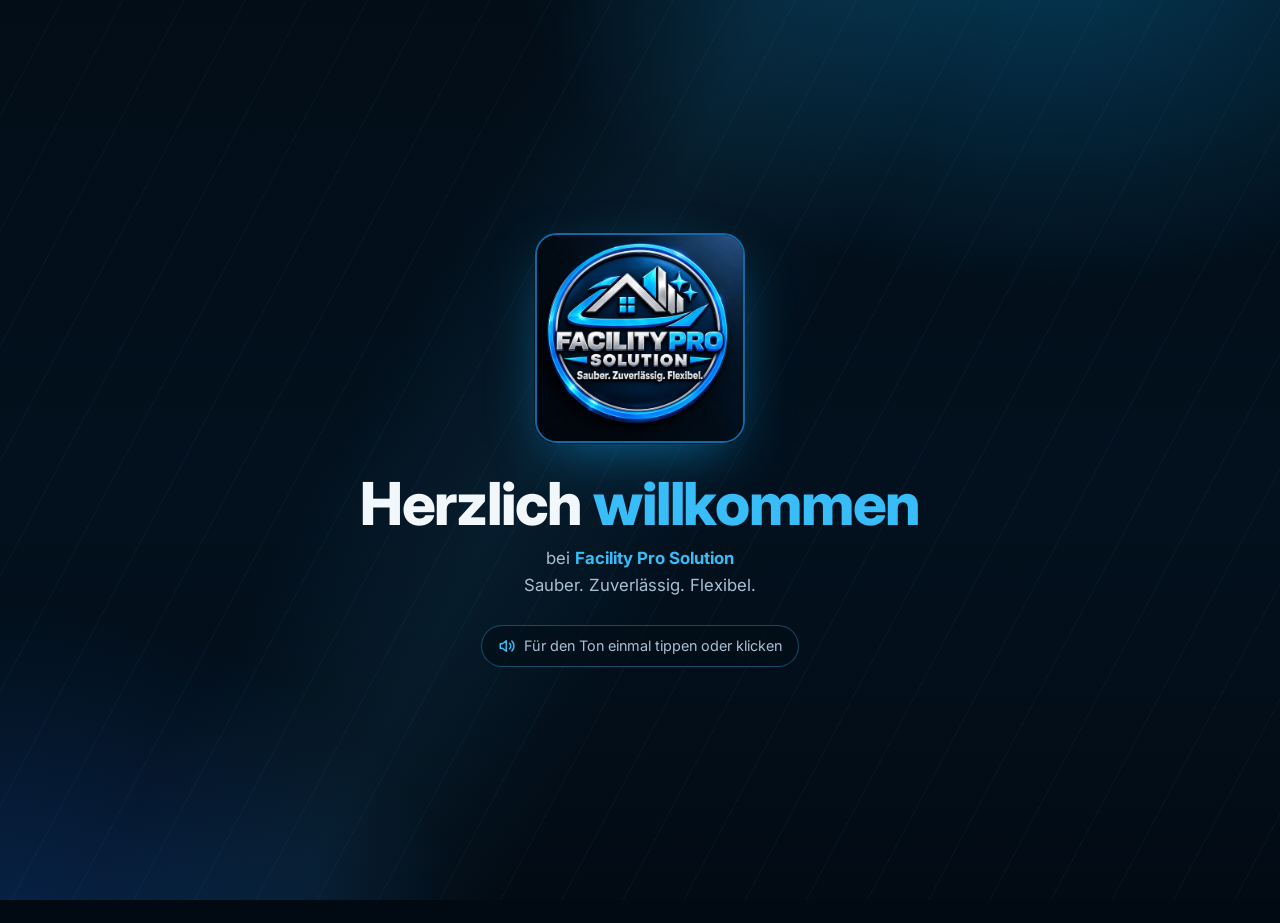
==== faq.html @ 831408f0 "Add files via upload" ====
<!DOCTYPE html>
<html lang="de">
<head>
<meta charset="utf-8">
<script>
  // Kam der Besucher per Seitenwechsel-Wisch? Dann Seite zunächst zugedeckt lassen.
  (function () {
    var wisch = false;
    try { wisch = sessionStorage.getItem("pt") === "1"; sessionStorage.removeItem("pt"); } catch (e) {}
    try { if (window.name === "pt") { wisch = true; window.name = ""; } } catch (e) {}
    if (wisch) document.documentElement.classList.add("pt-cover");
  })();
</script>
<script>
  // Erster Besuch in dieser Sitzung? Dann Willkommens-Bildschirm zeigen (nicht nach einem Seitenwechsel-Wisch).
  try {
    if (!sessionStorage.getItem("wl")) {
      sessionStorage.setItem("wl", "1");
      // Kein Willkommens-Bildschirm für Besucher direkt aus der Suche und für Suchmaschinen-Roboter (Google mag keine Vorschaltseiten)
      var host = (document.referrer || "").replace(/^https?:\/\//, "").split("/")[0];
      var ausSuche = /(^|\.)(google|bing|duckduckgo|ecosia|yahoo|startpage|qwant)\./i.test(host);
      var roboter = /bot|crawl|spider|lighthouse|pagespeed/i.test(navigator.userAgent);
      if (!ausSuche && !roboter && !document.documentElement.classList.contains("pt-cover")) document.documentElement.classList.add("wl-show");
    }
  } catch (e) {}
</script>
<meta name="viewport" content="width=device-width, initial-scale=1, viewport-fit=cover">
<title>Häufige Fragen (FAQ) | Facility Pro Solution Bremerhaven</title>
<meta name="description" content="Antworten auf häufige Fragen zu Gebäudereinigung, Bodenverlegung sowie Hausmeister- und Montagearbeiten von Facility Pro Solution in Bremerhaven.">
<meta name="color-scheme" content="dark">
<meta name="theme-color" content="#020d17">
<meta name="robots" content="index, follow, max-image-preview:large">
<meta property="og:type" content="website">
<meta property="og:locale" content="de_DE">
<meta property="og:site_name" content="Facility Pro Solution">
<meta property="og:title" content="Häufige Fragen (FAQ) | Facility Pro Solution Bremerhaven">
<meta property="og:description" content="Antworten auf häufige Fragen zu Gebäudereinigung, Bodenverlegung sowie Hausmeister- und Montagearbeiten von Facility Pro Solution in Bremerhaven.">
<link rel="canonical" href="https://taskiransal.github.io/Facility-Pro-Solution/faq.html">
<meta property="og:url" content="https://taskiransal.github.io/Facility-Pro-Solution/faq.html">
<meta property="og:image" content="https://taskiransal.github.io/Facility-Pro-Solution/logo.jpg">
<meta property="og:image:alt" content="Logo Facility Pro Solution – Sauber. Zuverlässig. Flexibel.">
<meta name="twitter:card" content="summary">
<link rel="icon" href="favicon.ico" sizes="48x48">
<link rel="icon" type="image/png" sizes="192x192" href="favicon-192.png">
<link rel="apple-touch-icon" href="apple-touch-icon.png">
<link rel="preconnect" href="https://fonts.googleapis.com">
<link rel="preconnect" href="https://fonts.gstatic.com" crossorigin>
<link rel="stylesheet" href="https://fonts.googleapis.com/css2?family=Inter:wght@400;500;600;700;800&display=swap">
<link rel="stylesheet" href="style.css">
<script type="application/ld+json">
{
  "@context": "https://schema.org",
  "@type": "FAQPage",
  "mainEntity": [
    {
      "@type": "Question",
      "name": "Welche Leistungen bietet Facility Pro Solution an?",
      "acceptedAnswer": { "@type": "Answer", "text": "Wir bieten Gebäudereinigung (u. a. Wohnungen, Büros, Treppenhäuser, Arztpraxen), Bodenverlegung (Laminat, Vinyl, Teppichboden, PVC) sowie Hausmeister- und Montagearbeiten (z. B. Küchen- und Schrankmontage, kleinere Instandhaltungsarbeiten) an." }
    },
    {
      "@type": "Question",
      "name": "In welchem Gebiet sind Sie tätig?",
      "acceptedAnswer": { "@type": "Answer", "text": "Wir sind in Bremerhaven und der näheren Umgebung im Einsatz. Bei Fragen zu Ihrem konkreten Standort sprechen Sie uns einfach an." }
    },
    {
      "@type": "Question",
      "name": "Arbeiten Sie auch für Privatkunden oder nur gewerblich?",
      "acceptedAnswer": { "@type": "Answer", "text": "Beides: Wir übernehmen Aufträge für Privathaushalte ebenso wie für Büros, Praxen, Kanzleien und andere gewerbliche Kunden." }
    },
    {
      "@type": "Question",
      "name": "Wie erhalte ich ein Angebot?",
      "acceptedAnswer": { "@type": "Answer", "text": "Am einfachsten über das Kontaktformular, per WhatsApp, E-Mail oder telefonisch. Schildern Sie uns kurz Objekt, Ort und gewünschten Termin – wir melden uns schnellstmöglich mit einem Angebot." }
    },
    {
      "@type": "Question",
      "name": "Was kostet eine Gebäudereinigung oder Bodenverlegung?",
      "acceptedAnswer": { "@type": "Answer", "text": "Das hängt stark von Fläche, Zustand und gewünschtem Leistungsumfang ab. Nach einer kurzen Beschreibung oder Besichtigung erhalten Sie ein individuelles, unverbindliches Angebot." }
    },
    {
      "@type": "Question",
      "name": "Wie schnell können Sie einen Termin anbieten?",
      "acceptedAnswer": { "@type": "Answer", "text": "In der Regel sehr kurzfristig, da wir als neu gegründetes Unternehmen flexibel planen können. Den genauen Termin stimmen wir individuell mit Ihnen ab." }
    },
    {
      "@type": "Question",
      "name": "Bringen Sie Ihre eigene Ausrüstung und Reinigungsmittel mit?",
      "acceptedAnswer": { "@type": "Answer", "text": "Ja, wir bringen unser eigenes Equipment und geeignete Reinigungsmittel mit. Besondere Wünsche oder Vorgaben (z. B. bestimmte Produkte) besprechen wir gerne vorab." }
    },
    {
      "@type": "Question",
      "name": "Bieten Sie auch regelmäßige, wiederkehrende Reinigung an?",
      "acceptedAnswer": { "@type": "Answer", "text": "Ja, neben Einzelaufträgen übernehmen wir auch regelmäßige Reinigungen, zum Beispiel für Treppenhäuser, Büros oder Gemeinschaftsflächen, nach einem gemeinsam festgelegten Rhythmus." }
    },
    {
      "@type": "Question",
      "name": "Wie kann ich Sie am schnellsten erreichen?",
      "acceptedAnswer": { "@type": "Answer", "text": "Am schnellsten telefonisch oder per WhatsApp unter 0174 / 6395289. Alternativ erreichen Sie uns per E-Mail an facility.pro.solution@gmx.de oder über das Kontaktformular." }
    }
  ]
}
</script>
</head>
<body>

<div class="wl" role="dialog" aria-modal="true" aria-label="Willkommen">
  <div class="wl-box">
    <img class="wl-logo" src="logo-512.jpg" alt="" width="210" height="210">
    <div class="wl-title">Herzlich <span>willkommen</span></div>
    <p>bei <b>Facility Pro Solution</b><br>Sauber. Zuverlässig. Flexibel.</p>
    <p class="wl-hint"><svg viewBox="0 0 24 24" aria-hidden="true"><path d="M11 5 6 9H3v6h3l5 4z"/><path d="M15.5 8.5a5 5 0 0 1 0 7M18.5 5.5a9 9 0 0 1 0 13"/></svg>Für den Ton einmal tippen oder klicken</p>
  </div>
  <i class="wl-bar"></i>
</div>

<div class="pt" aria-hidden="true">
  <div class="pt-panel"><i class="pt-edge pt-edge-r"></i><i class="pt-edge pt-edge-l"></i></div>
  <div class="pt-mark"><span class="pt-ring"></span><img class="pt-logo" src="logo-512.jpg" alt=""></div>
</div>

<header class="site-header">
  <div class="wrap">
    <a class="brand" href="index.html" aria-label="Facility Pro Solution – Startseite">
      <img src="logo-512.jpg" alt="">
      <span>FACILITY <b>PRO SOLUTION</b></span>
    </a>
    <nav class="site-nav" aria-label="Hauptnavigation">
      <ul>
        <li><a href="leistungen.html">Leistungen</a></li>
        <li><a href="ueber-uns.html">Über uns</a></li>
        <li><a href="kontakt.html">Kontakt</a></li>
        <li><a href="faq.html" aria-current="page">FAQ</a></li>
        <li><a href="impressum.html">Impressum</a></li>
      </ul>
    </nav>
  </div>
</header>

<main>
  <div class="page">
    <div class="wrap">
      <h1>Häufige Fragen</h1>
      <p class="sub">Antworten auf die wichtigsten Fragen rund um unsere Leistungen. Ist Ihre Frage nicht dabei? <a href="kontakt.html">Schreiben Sie uns einfach.</a></p>

      <div class="faq-list">
        <details class="faq-item" open>
          <summary>Welche Leistungen bietet Facility Pro Solution an?<span class="faq-icon">+</span></summary>
          <p class="faq-a">Wir bieten Gebäudereinigung (u.&nbsp;a. Wohnungen, Büros, Treppenhäuser, Arztpraxen), Bodenverlegung (Laminat, Vinyl, Teppichboden, PVC) sowie Hausmeister- und Montagearbeiten wie Küchen- und Schrankmontage oder kleinere Instandhaltungsarbeiten an. Einen Überblick finden Sie auf der Seite <a href="leistungen.html">Leistungen</a>.</p>
        </details>

        <details class="faq-item">
          <summary>In welchem Gebiet sind Sie tätig?<span class="faq-icon">+</span></summary>
          <p class="faq-a">Wir sind in Bremerhaven und der näheren Umgebung im Einsatz. Bei Fragen zu Ihrem konkreten Standort sprechen Sie uns einfach an.</p>
        </details>

        <details class="faq-item">
          <summary>Arbeiten Sie auch für Privatkunden oder nur gewerblich?<span class="faq-icon">+</span></summary>
          <p class="faq-a">Beides: Wir übernehmen Aufträge für Privathaushalte ebenso wie für Büros, Praxen, Kanzleien und andere gewerbliche Kunden.</p>
        </details>

        <details class="faq-item">
          <summary>Wie erhalte ich ein Angebot?<span class="faq-icon">+</span></summary>
          <p class="faq-a">Am einfachsten über unser <a href="kontakt.html">Kontaktformular</a>, per WhatsApp, E-Mail oder telefonisch. Schildern Sie uns kurz Objekt, Ort und gewünschten Termin – wir melden uns schnellstmöglich mit einem Angebot.</p>
        </details>

        <details class="faq-item">
          <summary>Was kostet eine Gebäudereinigung oder Bodenverlegung?<span class="faq-icon">+</span></summary>
          <p class="faq-a">Das hängt stark von Fläche, Zustand und gewünschtem Leistungsumfang ab. Nach einer kurzen Beschreibung oder Besichtigung erhalten Sie ein individuelles, unverbindliches Angebot.</p>
        </details>

        <details class="faq-item">
          <summary>Wie schnell können Sie einen Termin anbieten?<span class="faq-icon">+</span></summary>
          <p class="faq-a">In der Regel sehr kurzfristig, da wir als neu gegründetes Unternehmen flexibel planen können. Den genauen Termin stimmen wir individuell mit Ihnen ab.</p>
        </details>

        <details class="faq-item">
          <summary>Bringen Sie Ihre eigene Ausrüstung und Reinigungsmittel mit?<span class="faq-icon">+</span></summary>
          <p class="faq-a">Ja, wir bringen unser eigenes Equipment und geeignete Reinigungsmittel mit. Besondere Wünsche oder Vorgaben, zum Beispiel bestimmte Produkte, besprechen wir gerne vorab.</p>
        </details>

        <details class="faq-item">
          <summary>Bieten Sie auch regelmäßige, wiederkehrende Reinigung an?<span class="faq-icon">+</span></summary>
          <p class="faq-a">Ja, neben Einzelaufträgen übernehmen wir auch regelmäßige Reinigungen, zum Beispiel für Treppenhäuser, Büros oder Gemeinschaftsflächen, nach einem gemeinsam festgelegten Rhythmus.</p>
        </details>

        <details class="faq-item">
          <summary>Wie kann ich Sie am schnellsten erreichen?<span class="faq-icon">+</span></summary>
          <p class="faq-a">Am schnellsten telefonisch oder per WhatsApp unter <a href="tel:+491746395289">0174 / 6395289</a>. Alternativ erreichen Sie uns per E-Mail an <a href="mailto:facility.pro.solution@gmx.de">facility.pro.solution@gmx.de</a> oder über das <a href="kontakt.html">Kontaktformular</a>.</p>
        </details>
      </div>

      <div class="page-cta"><a class="btn" href="kontakt.html">Jetzt Anfrage senden</a></div>
    </div>
  </div>
</main>

<footer class="site-footer">
  <div class="wrap">
    <span>© 2026 Facility Pro Solution · Bremerhaven</span>
    <a href="impressum.html">Impressum</a>
  </div>
</footer>

<script src="welcome.js" defer></script>
<script src="transitions.js" defer></script>
</body>
</html>
---- style.css ----
:root {
  --bg: #020d17;
  --bg-card: #08182a;
  --line: #14344f;
  --accent: #0ea5ef;
  --accent-strong: #38bdf8;
  --text: #f2f7fb;
  --muted: #a9c0d3;
  --font: "Inter", system-ui, -apple-system, "Segoe UI", Roboto, Arial, sans-serif;
  box-sizing: border-box;
  color-scheme: dark;
  padding-top: env(safe-area-inset-top, 0px);
  padding-bottom: env(safe-area-inset-bottom, 0px);
}
*, *::before, *::after { box-sizing: inherit; }
body {
  margin: 0;
  min-height: 100vh;
  display: flex;
  flex-direction: column;
  background: var(--bg);
  color: var(--text);
  font-family: var(--font);
  line-height: 1.6;
  -webkit-font-smoothing: antialiased;
}
main { flex: 1; }
img { max-width: 100%; height: auto; display: block; }
a { color: var(--accent-strong); }
a:focus-visible, button:focus-visible {
  outline: 2px solid var(--accent-strong);
  outline-offset: 3px;
  border-radius: 4px;
}
.wrap { width: calc(100% - 2.5rem); max-width: 1080px; margin-left: auto; margin-right: auto; }

/* Header */
.site-header {
  position: sticky;
  top: env(safe-area-inset-top, 0px);
  z-index: 10;
  background: rgba(2, 13, 23, .94);
  -webkit-backdrop-filter: blur(8px);
  backdrop-filter: blur(8px);
  border-bottom: 2px solid var(--accent);
}
.site-header .wrap {
  display: flex; align-items: center; justify-content: space-between;
  gap: 1rem; min-height: 68px;
}
.brand { display: flex; align-items: center; gap: .65rem; text-decoration: none; color: var(--text); }
.brand img { width: 46px; height: 46px; border-radius: 50%; object-fit: cover; }
.brand span { display: block; font-size: .78rem; font-weight: 800; letter-spacing: .02em; line-height: 1.15; }
.brand span b { display: block; color: var(--accent); font-weight: 800; }
.site-nav ul { display: flex; gap: 1.6rem; list-style: none; margin: 0; padding: 0; }
.site-nav a {
  display: inline-block; color: var(--text); text-decoration: none;
  font-size: .82rem; font-weight: 600; padding: .35rem 0;
  border-bottom: 2px solid transparent;
}
.site-nav a:hover { color: var(--accent-strong); }
.site-nav a[aria-current="page"] { color: var(--accent-strong); border-bottom-color: var(--accent-strong); }

/* Buttons */
.btn {
  display: inline-block; background: var(--accent); color: #02121e;
  font-weight: 700; font-size: .95rem; padding: .85rem 1.6rem;
  border-radius: 8px; text-decoration: none; border: 0; cursor: pointer;
  transition: background .15s, transform .15s;
}
.btn:hover { background: var(--accent-strong); }
.btn:active { transform: translateY(1px); }
.btn.ghost { background: transparent; color: var(--accent-strong); border: 1px solid var(--accent); }
.btn.ghost:hover { background: rgba(14,165,239,.12); }
.btn-row { display: flex; flex-wrap: wrap; gap: .8rem; }

/* Startseite */
.hero { padding: clamp(3rem, 8vw, 6rem) 0 clamp(3.5rem, 9vw, 7rem); }
.hero .wrap { display: grid; grid-template-columns: 1fr auto; gap: 3rem; align-items: center; }
.eyebrow { margin: 0 0 .5rem; font-size: .75rem; font-weight: 700; color: var(--accent); letter-spacing: .04em; }
h1 { margin: 0 0 1.4rem; font-size: clamp(2.6rem, 6.4vw, 4.2rem); line-height: 1.05; font-weight: 800; letter-spacing: -.02em; }
h1 .hl { color: var(--accent-strong); display: block; }
.lead { max-width: 30rem; margin: 0 0 1.7rem; color: var(--muted); font-size: 1.02rem; }
.hero-logo {
  width: clamp(230px, 34vw, 420px);
  border-radius: 22px;
  border: 2px solid #0f6aa6;
  box-shadow: 0 0 0 1px #071a2b, 0 20px 50px -20px rgba(14,165,239,.45);
}

/* Unterseiten */
.page { padding: clamp(2.5rem, 7vw, 4.5rem) 0 clamp(3.5rem, 9vw, 6rem); }
h2 { margin: 0 0 .5rem; font-size: clamp(1.9rem, 4.4vw, 2.5rem); line-height: 1.15; font-weight: 800; letter-spacing: -.01em; }
.sub { margin: 0 0 2.4rem; color: var(--muted); }

/* Leistungen */
.cards { display: grid; grid-template-columns: repeat(3, 1fr); gap: 1.5rem; }
.card {
  background: var(--bg-card);
  border: 1px solid var(--line);
  border-radius: 12px;
  padding: 1.7rem 1.6rem 1.9rem;
}
.card h3 { margin: 0 0 .9rem; color: var(--accent); font-size: 1.15rem; font-weight: 700; line-height: 1.3; }
.card p { margin: 0 0 1.1rem; color: var(--muted); font-size: .95rem; }
.card ul { margin: 0; padding-left: 1.1rem; }
.card li { margin-bottom: .35rem; font-size: .93rem; font-weight: 600; }
.card li::marker { color: var(--accent-strong); }
.page-cta { margin-top: 2.6rem; }

/* Über uns */
.about-grid { display: grid; grid-template-columns: minmax(0, 520px) minmax(0, 1fr); gap: 3.5rem; align-items: center; }
.flyer-box { margin: 0; }
.zoom { display: block; cursor: zoom-in; border-radius: 6px; }
.flyer-box figcaption { margin-top: .7rem; color: var(--muted); font-size: .85rem; }
.flyer { width: 100%; aspect-ratio: 1179 / 1769; object-fit: cover; object-position: bottom; border-radius: 6px; border: 1px solid var(--line); box-shadow: 0 16px 40px -18px rgba(0,0,0,.8); }
.about-text p { max-width: 34rem; margin: 0 0 1rem; color: var(--muted); }
.about-text p.closing { color: var(--text); }
.about-text p strong { color: var(--accent-strong); }

/* Kontakt */
.contact-box {
  background: var(--bg-card); border: 1px solid var(--line); border-radius: 12px;
  padding: 1.8rem;
}
.contact-box dl { margin: 0 0 1.6rem; display: grid; grid-template-columns: max-content 1fr; gap: .7rem 1rem; }
.contact-box dt { font-weight: 700; }
.contact-box dd { margin: 0; overflow-wrap: anywhere; }

/* Impressum */
.legal { max-width: 40rem; color: var(--muted); }
.legal h3 { margin: 1.8rem 0 .4rem; color: var(--text); font-size: 1.05rem; }
.legal p { margin: 0 0 .7rem; }

/* Footer */
.site-footer { border-top: 1px solid var(--line); padding: 1.6rem 0; color: var(--muted); font-size: .82rem; }
.site-footer .wrap { display: flex; flex-wrap: wrap; justify-content: space-between; gap: .6rem 1.5rem; }
.site-footer a { color: var(--muted); }
.site-footer a:hover { color: var(--accent-strong); }

/* Mobil */
@media (max-width: 860px) {
  .cards { grid-template-columns: 1fr; }
  .about-grid { grid-template-columns: 1fr; gap: 2rem; }
  .flyer-box { max-width: 520px; }
}
@media (max-width: 620px) {
  .site-header .wrap { flex-wrap: wrap; padding-block: .5rem; }
  .site-nav ul { gap: 1.1rem; flex-wrap: wrap; }
  .hero .wrap { grid-template-columns: 1fr; gap: 2rem; }
  .hero-logo { order: -1; width: min(72vw, 300px); }
  .about-grid { grid-template-columns: 1fr; }
  .contact-box dl { grid-template-columns: 1fr; gap: .1rem; }
  .contact-box dd { margin-bottom: .7rem; }
}
@media (prefers-reduced-motion: reduce) {
  .btn { transition: none; }
}

/* Kontaktformular */
.contact-grid { display: grid; grid-template-columns: minmax(0, 1fr) minmax(0, 1.3fr); gap: 1.5rem; align-items: start; }
.mail-form {
  background: var(--bg-card); border: 1px solid var(--line); border-radius: 12px;
  padding: 1.8rem;
}
.mail-form h3 { margin: 0 0 .3rem; color: var(--accent); font-size: 1.15rem; font-weight: 700; }
.mail-form .hint { margin: 0 0 1.4rem; color: var(--muted); font-size: .9rem; }
.field { margin-bottom: 1rem; }
.field-row { display: grid; grid-template-columns: 1fr 1fr; gap: 0 1rem; }
.field label { display: block; margin-bottom: .35rem; font-size: .88rem; font-weight: 600; }
.field input, .field select, .field textarea {
  width: 100%; font: inherit; font-size: 1rem; color: var(--text);
  background: #041220; border: 1px solid var(--line); border-radius: 8px;
  padding: .7rem .85rem;
}
.field textarea { min-height: 150px; resize: vertical; }
.field input:focus, .field select:focus, .field textarea:focus {
  outline: none; border-color: var(--accent); box-shadow: 0 0 0 3px rgba(14,165,239,.28);
}
.field input::placeholder, .field textarea::placeholder { color: #5f7a92; }
.form-note { margin: .9rem 0 0; color: var(--muted); font-size: .8rem; }
@media (max-width: 860px) {
  .contact-grid { grid-template-columns: 1fr; }
}
@media (max-width: 620px) {
  .field-row { grid-template-columns: 1fr; }
}

/* Seitenübergänge: diagonaler Wisch in Cyan/Navy mit Logo (wie die Pinselstriche auf dem Flyer) */
@keyframes page-in {
  from { opacity: 0; transform: translateY(18px); }
  to   { opacity: 1; transform: none; }
}
main > * { animation: page-in .55s cubic-bezier(.22, .61, .36, 1) backwards; }
html.pt-cover main > * { animation-delay: .4s; }

.site-nav a { transition: color .2s ease, border-color .2s ease; }
.site-nav a:not([aria-current]):hover { border-bottom-color: rgba(56, 189, 248, .55); }

.pt { position: fixed; inset: 0; z-index: 1000; overflow: hidden; pointer-events: none; visibility: hidden; }
.pt-panel {
  position: absolute; top: -10%; bottom: -10%; left: -30vw; width: 160vw;
  transform: translateX(-100%) skewX(-16deg);
  background:
    radial-gradient(520px 380px at 50% 50%, rgba(14, 165, 239, .22), transparent 70%),
    repeating-linear-gradient(118deg, rgba(56, 189, 248, .05) 0 1px, transparent 1px 54px),
    linear-gradient(135deg, #04182b 0%, #020d17 60%, #020a12 100%);
}
.pt-edge {
  position: absolute; top: 0; bottom: 0; width: 22px;
  background: linear-gradient(90deg, var(--accent), var(--accent-strong));
  box-shadow: 0 0 46px 8px rgba(14, 165, 239, .55);
}
.pt-edge::after { content: ""; position: absolute; top: 0; bottom: 0; width: 6px; background: #d8f1ff; opacity: .85; }
.pt-edge-r { right: -22px; }
.pt-edge-r::after { left: -16px; }
.pt-edge-l { left: -22px; }
.pt-edge-l::after { right: -16px; }

.pt-mark { position: absolute; left: 50%; top: 50%; width: clamp(130px, 20vw, 190px); aspect-ratio: 1; transform: translate(-50%, -50%); opacity: 0; }
.pt-logo { width: 100%; height: 100%; border-radius: 50%; object-fit: cover; box-shadow: 0 0 60px rgba(14, 165, 239, .45); }
.pt-ring {
  position: absolute; inset: -14px; border-radius: 50%;
  border: 3px solid transparent; border-top-color: var(--accent-strong); border-right-color: rgba(56, 189, 248, .35);
  animation: pt-spin .9s linear infinite;
}

@keyframes pt-cover  { from { transform: translateX(-100%) skewX(-16deg); } to { transform: translateX(0) skewX(-16deg); } }
@keyframes pt-reveal { from { transform: translateX(0) skewX(-16deg); } to { transform: translateX(100%) skewX(-16deg); } }
@keyframes pt-mark-in  { from { opacity: 0; transform: translate(-50%, -50%) scale(.7); } to { opacity: 1; transform: translate(-50%, -50%) scale(1); } }
@keyframes pt-mark-out { from { opacity: 1; transform: translate(-50%, -50%) scale(1); } to { opacity: 0; transform: translate(-50%, -50%) scale(1.18); } }
@keyframes pt-spin { to { transform: rotate(360deg); } }

/* Beim Verlassen: Wisch deckt die Seite zu, Logo erscheint */
html.pt-leaving .pt { visibility: visible; }
html.pt-leaving .pt-panel { animation: pt-cover .48s cubic-bezier(.75, 0, .25, 1) forwards; }
html.pt-leaving .pt-mark { animation: pt-mark-in .32s .28s cubic-bezier(.2, .8, .2, 1) forwards; }

/* Auf der neuen Seite: erst zugedeckt, dann Wisch nach rechts weg */
html.pt-cover .pt { visibility: visible; }
html.pt-cover .pt-panel { transform: translateX(0) skewX(-16deg); }
html.pt-cover .pt-mark { opacity: 1; }
html.pt-cover.pt-reveal .pt-panel { animation: pt-reveal .58s cubic-bezier(.75, 0, .25, 1) forwards; }
html.pt-cover.pt-reveal .pt-mark { animation: pt-mark-out .3s ease forwards; }

@media (prefers-reduced-motion: reduce) {
  main > *, html.pt-cover main > * { animation: none; }
  .site-nav a { transition: none; }
  .pt { display: none; }
}

/* Hintergrund: dunkles Navy mit blauem Lichtschein und feinen Diagonalen (wie auf dem Flyer) */
body::before {
  content: "";
  position: fixed; inset: 0; z-index: -1; pointer-events: none;
  background:
    radial-gradient(1000px 640px at 88% -8%, rgba(14, 165, 239, .20), transparent 62%),
    radial-gradient(900px 700px at 0% 108%, rgba(20, 90, 190, .26), transparent 60%),
    radial-gradient(760px 520px at 50% 48%, rgba(10, 40, 80, .32), transparent 70%),
    linear-gradient(180deg, #020d17 0%, #03111e 55%, #020b14 100%);
}
body::after {
  content: "";
  position: fixed; inset: 0; z-index: -1; pointer-events: none;
  background:
    repeating-linear-gradient(118deg, rgba(56, 189, 248, .045) 0 1px, transparent 1px 54px),
    linear-gradient(118deg, transparent 30%, rgba(56, 189, 248, .055) 42%, transparent 54%),
    linear-gradient(118deg, transparent 60%, rgba(14, 165, 239, .04) 68%, transparent 76%);
  -webkit-mask-image: linear-gradient(200deg, #000 0%, rgba(0, 0, 0, .35) 55%, transparent 92%);
  mask-image: linear-gradient(200deg, #000 0%, rgba(0, 0, 0, .35) 55%, transparent 92%);
}

.site-header { background: rgba(2, 13, 23, .8); }
.site-footer { background: rgba(2, 10, 18, .55); }

/* Leuchten hinter dem Logo auf der Startseite */
.hero { position: relative; isolation: isolate; overflow: hidden; }
.hero::before {
  content: "";
  position: absolute; z-index: -1; pointer-events: none;
  right: -4%; top: 50%; transform: translateY(-50%);
  width: min(780px, 92vw); aspect-ratio: 1;
  background: radial-gradient(closest-side, rgba(14, 165, 239, .24), rgba(14, 165, 239, .07) 55%, transparent 74%);
}
@media (max-width: 620px) {
  .hero::before { right: 50%; transform: translate(50%, -60%); top: 30%; }
}

/* Karten: feiner Verlauf statt flacher Fläche */
.card, .contact-box, .mail-form {
  background: linear-gradient(160deg, rgba(12, 32, 56, .92) 0%, rgba(6, 19, 34, .94) 100%);
  box-shadow: 0 18px 40px -26px rgba(0, 0, 0, .9), inset 0 1px 0 rgba(120, 200, 255, .06);
}

/* Rahmen um den Seiteninhalt (jede Seite): Farbverlauf-Kante, die das Licht aus dem Hintergrund aufgreift */
main {
  --gutter: clamp(10px, 3.4vw, 46px);
  --frame-gap: clamp(12px, 2.4vw, 32px);
  position: relative;
  width: calc(100% - 2 * var(--gutter));
  margin: var(--frame-gap) auto;
  border-radius: 18px;
  overflow: hidden;
  background: rgba(2, 10, 18, .28);
  box-shadow:
    0 0 60px -14px rgba(14, 165, 239, .30),
    inset 0 0 90px -50px rgba(14, 165, 239, .22);
}
main::before {                       /* Kante des Rahmens (Grundvariante für alle Browser) */
  content: ""; position: absolute; inset: 0; z-index: 3; pointer-events: none;
  border-radius: inherit; border: 2px solid rgba(56, 189, 248, .55);
}
@supports ((-webkit-mask-composite: xor) or (mask-composite: exclude)) {
  main::before {                     /* Verlaufs-Kante, die das Licht aus dem Hintergrund aufgreift */
    border: 0; padding: 2px;
    background: linear-gradient(45deg,
      rgba(56, 189, 248, .95) 0%, rgba(14, 165, 239, .24) 30%,
      rgba(14, 165, 239, .18) 70%, rgba(56, 189, 248, .95) 100%);
    -webkit-mask: linear-gradient(#000 0 0) content-box, linear-gradient(#000 0 0);
    -webkit-mask-composite: xor;
    mask: linear-gradient(#000 0 0) content-box exclude, linear-gradient(#000 0 0);
  }
}
main::after {                        /* feine Innenlinie */
  content: ""; position: absolute; inset: 9px; z-index: 3; pointer-events: none;
  border: 1px solid rgba(56, 189, 248, .10); border-radius: 12px;
}
main .wrap { width: calc(100% - clamp(2rem, 6vw, 4rem)); }

@media (max-width: 620px) {
  main { border-radius: 14px; }
  main::after { inset: 6px; border-radius: 9px; }
}

/* ===== Handy-Optimierung ===== */
:root { padding-left: env(safe-area-inset-left, 0px); padding-right: env(safe-area-inset-right, 0px); }
body { min-height: 100vh; min-height: 100dvh; }

/* Schließen-Knopf der Flyer-Ansicht */
.lightbox-close {
  position: fixed; top: calc(env(safe-area-inset-top, 0px) + 12px); right: 12px; z-index: 2;
  width: 46px; height: 46px; border-radius: 50%; cursor: pointer;
  border: 1px solid rgba(56, 189, 248, .6); background: rgba(2, 13, 23, .88);
  color: #fff; font-size: 1.7rem; line-height: 1;
}

/* Touch-Geräte: große Tippflächen */
@media (pointer: coarse) {
  .contact-box dd a { display: inline-block; padding: .5rem 0; }
  .contact-box dd { margin-bottom: .2rem; }
  .site-footer a { display: inline-block; padding: .7rem .3rem; }
}

@media (max-width: 620px) {
  /* Menü: eine Zeile mit vier gleich breiten, 46 px hohen Tippflächen; scrollt mit */
  .site-header { position: static; }
  .site-header .wrap { gap: .1rem; padding-block: .5rem 0; }
  .brand img { width: 42px; height: 42px; }
  .brand span { font-size: .85rem; }
  .site-nav { width: 100%; }
  .site-nav ul { justify-content: space-between; gap: 0; flex-wrap: nowrap; }
  .site-nav a { display: flex; align-items: center; justify-content: center; min-height: 46px; padding: 0 .3rem; font-size: clamp(.8rem, 3.7vw, .92rem); white-space: nowrap; }
  .eyebrow { font-size: .82rem; }

  /* Startseite: Überschrift passt, Buttons oben sichtbar */
  .hero { padding: 1.4rem 0 2.2rem; }
  .hero .wrap { gap: 1.4rem; }
  .hero-logo { width: min(50vw, 200px); border-radius: 18px; }
  h1 { font-size: clamp(2.2rem, 11.5vw, 3rem); margin-bottom: 1rem; }
  .lead { font-size: 1rem; margin-bottom: 1.3rem; }

  /* Buttons: volle Breite, gut antippbar */
  .btn { display: block; width: 100%; padding: 1rem 1.2rem; font-size: 1rem; text-align: center; }
  .btn-row { flex-direction: column; }

  .page { padding: 1.8rem 0 2.6rem; }
  .sub { margin-bottom: 1.6rem; }
  .card { padding: 1.4rem 1.3rem 1.5rem; }
  .contact-box, .mail-form { padding: 1.4rem 1.3rem; }
  .form-note { font-size: .85rem; }

  /* Flyer-Ansicht: Vollbild, verschiebbar und zoombar */
  dialog.lightbox { width: 100vw; height: 100dvh; max-width: none; max-height: none; overflow: auto; }
  dialog.lightbox[open] { display: grid; }
  dialog.lightbox img {
    width: 100vw; max-width: none; max-height: none; margin: auto; border-radius: 0;
    aspect-ratio: 1179 / 1769; object-fit: cover; object-position: bottom; cursor: zoom-in;
  }
  dialog.lightbox.is-zoomed img { width: 240vw; cursor: zoom-out; }
}
@media (max-width: 360px) {
  .brand span { font-size: .8rem; }
}
@media (max-width: 340px) {
  .site-nav ul { display: grid; grid-template-columns: 1fr 1fr; }
  .site-nav a { font-size: .9rem; }
}
button.btn { font-family: inherit; }

/* ===== Stabilität auf echten Handys ===== */
html { -webkit-text-size-adjust: 100%; text-size-adjust: 100%; -webkit-tap-highlight-color: rgba(56, 189, 248, .18); }
a, button, .btn { touch-action: manipulation; }

/* Ältere Browser ohne <dialog>: geschlossene Ansicht nie anzeigen */
dialog:not([open]) { display: none; }

/* Wisch nur während der Animation im Speicher halten */
html.pt-leaving .pt-panel, html.pt-cover .pt-panel { will-change: transform; }

/* Notausgang: bleibt die Seite aus irgendeinem Grund zugedeckt (z. B. Skript nicht geladen), verschwindet der Wisch nach 3,5 s */
@keyframes pt-failsafe { to { visibility: hidden; } }
html.pt-cover .pt, html.pt-leaving .pt { animation: pt-failsafe 0s 3.5s forwards; }

@media (max-width: 620px) {
  /* Hintergrund scrollt mit statt fest zu stehen (ruhiger und schneller auf dem Handy) */
  body { position: relative; }
  body::before, body::after { position: absolute; }
  .site-header { -webkit-backdrop-filter: none; backdrop-filter: none; background: rgba(2, 13, 23, .96); }
  main { box-shadow: 0 0 34px -14px rgba(14, 165, 239, .3); }

  /* Kürzerer, leichterer Wisch */
  html.pt-leaving .pt-panel { animation-duration: .36s; }
  html.pt-leaving .pt-mark { animation-delay: .2s; }
  html.pt-cover.pt-reveal .pt-panel { animation-duration: .42s; }
}

/* ===== Willkommens-Bildschirm mit Ton (einmal pro Besuch) ===== */
.wl {
  position: fixed; inset: 0; z-index: 2000; display: none;
  align-items: center; justify-content: center; padding: 1.5rem; text-align: center; overflow: hidden;
  background:
    radial-gradient(900px 600px at 82% -8%, rgba(14, 165, 239, .30), transparent 60%),
    radial-gradient(800px 640px at 0% 110%, rgba(20, 90, 190, .36), transparent 60%),
    linear-gradient(180deg, #020d17 0%, #03111e 55%, #020b14 100%);
}
.wl::before {
  content: ""; position: absolute; inset: 0; pointer-events: none;
  background:
    repeating-linear-gradient(118deg, rgba(56, 189, 248, .05) 0 1px, transparent 1px 54px),
    linear-gradient(118deg, transparent 32%, rgba(56, 189, 248, .07) 44%, transparent 56%);
}
html.wl-show .wl { display: flex; animation: wl-failsafe 0s 8s forwards; }   /* Notausgang, falls welcome.js fehlt */
html.wl-show .wl.wl-ready { animation: none; }                             /* Skript läuft: Notausgang abschalten */
html.wl-show.wl-closing .wl { animation: wl-out .6s ease forwards; }

.wl-box { position: relative; max-width: 680px; }
.wl-logo {
  display: block; margin: 0 auto 1.8rem; width: clamp(140px, 30vw, 210px); height: auto;
  border-radius: 22px; border: 2px solid #0f6aa6;
  box-shadow: 0 0 0 1px #071a2b, 0 20px 60px -18px rgba(14, 165, 239, .6);
  animation: wl-pop .55s cubic-bezier(.2, .8, .2, 1) both, wl-glow 2.4s 1s ease-in-out infinite;
}
.wl-title { display: block; font-weight: 800; letter-spacing: -.02em; margin: 0 0 .6rem; font-size: clamp(2.2rem, 8.5vw, 3.7rem); line-height: 1.08; animation: wl-up .5s .12s both; }
.wl-title span { color: var(--accent-strong); }
.wl p { margin: 0; color: var(--muted); font-size: 1.05rem; animation: wl-up .5s .25s both; }
.wl p b { color: var(--accent-strong); font-weight: 700; }

@keyframes wl-pop  { from { opacity: 0; transform: scale(.84); } to { opacity: 1; transform: none; } }
@keyframes wl-up   { from { opacity: 0; transform: translateY(16px); } to { opacity: 1; transform: none; } }
@keyframes wl-glow { 0%, 100% { box-shadow: 0 0 0 1px #071a2b, 0 20px 60px -18px rgba(14, 165, 239, .5); } 50% { box-shadow: 0 0 0 1px #071a2b, 0 20px 80px -12px rgba(56, 189, 248, .85); } }
@keyframes wl-out  { to { opacity: 0; transform: scale(1.04); visibility: hidden; } }
@keyframes wl-failsafe { to { opacity: 0; visibility: hidden; pointer-events: none; } }

/* Kleiner Ton-Knopf (Stummschalten), solange der Sound läuft */
.snd {
  position: fixed; left: 12px; bottom: calc(env(safe-area-inset-bottom, 0px) + 12px); z-index: 900;
  width: 46px; height: 46px; border-radius: 50%; padding: 0; cursor: pointer;
  display: grid; place-items: center; color: #fff;
  border: 1px solid rgba(56, 189, 248, .6); background: rgba(2, 13, 23, .88);
  box-shadow: 0 8px 24px -10px rgba(14, 165, 239, .6);
}
.snd svg { width: 22px; height: 22px; fill: none; stroke: currentColor; stroke-width: 2; stroke-linecap: round; stroke-linejoin: round; }
.snd .off { display: none; }
.snd.is-muted .on { display: none; }
.snd.is-muted .off { display: block; }

@media (prefers-reduced-motion: reduce) {
  .wl-logo, .wl-title, .wl p, .wl-actions { animation: none; }
  html.wl-show.wl-closing .wl { animation: none; opacity: 0; }
}

/* Willkommens-Bildschirm: schließt sich von selbst, Zeitbalken + Hinweis für den Ton */
.wl { cursor: pointer; }
.wl .wl-hint {
  display: inline-flex; align-items: center; gap: .5rem; margin-top: 1.6rem; padding: .55rem 1rem;
  font-size: .9rem; color: var(--muted); border: 1px solid rgba(56, 189, 248, .35); border-radius: 999px;
  background: rgba(2, 13, 23, .55); animation: wl-up .5s .4s both;
}
.wl .wl-hint svg { width: 18px; height: 18px; fill: none; stroke: var(--accent-strong); stroke-width: 2; stroke-linecap: round; stroke-linejoin: round; }
.wl-bar {
  position: absolute; left: 0; right: 0; bottom: 0; height: 3px; transform-origin: left;
  background: linear-gradient(90deg, var(--accent), var(--accent-strong)); box-shadow: 0 0 14px var(--accent);
  animation: wl-bar 2.8s linear forwards;
}
@keyframes wl-bar { from { transform: scaleX(1); } to { transform: scaleX(0); } }
@media (prefers-reduced-motion: reduce) { .wl-bar { animation: none; } }

.wl.wl-playing .wl-hint { display: none; }   /* Ton läuft schon – kein Hinweis nötig */

/* Überschriften für Suchmaschinen: h1 auf Unterseiten wie bisher gestaltet, Marke in der Startseiten-h1 */
.page h1 { margin: 0 0 .5rem; font-size: clamp(1.9rem, 4.4vw, 2.5rem); line-height: 1.15; font-weight: 800; letter-spacing: -.01em; }
h1 .eyebrow { display: block; margin: 0 0 .6rem; font-size: .75rem; line-height: 1.4; font-weight: 700; letter-spacing: .04em; text-transform: uppercase; }
@media (max-width: 620px) { h1 .eyebrow { font-size: .82rem; } }
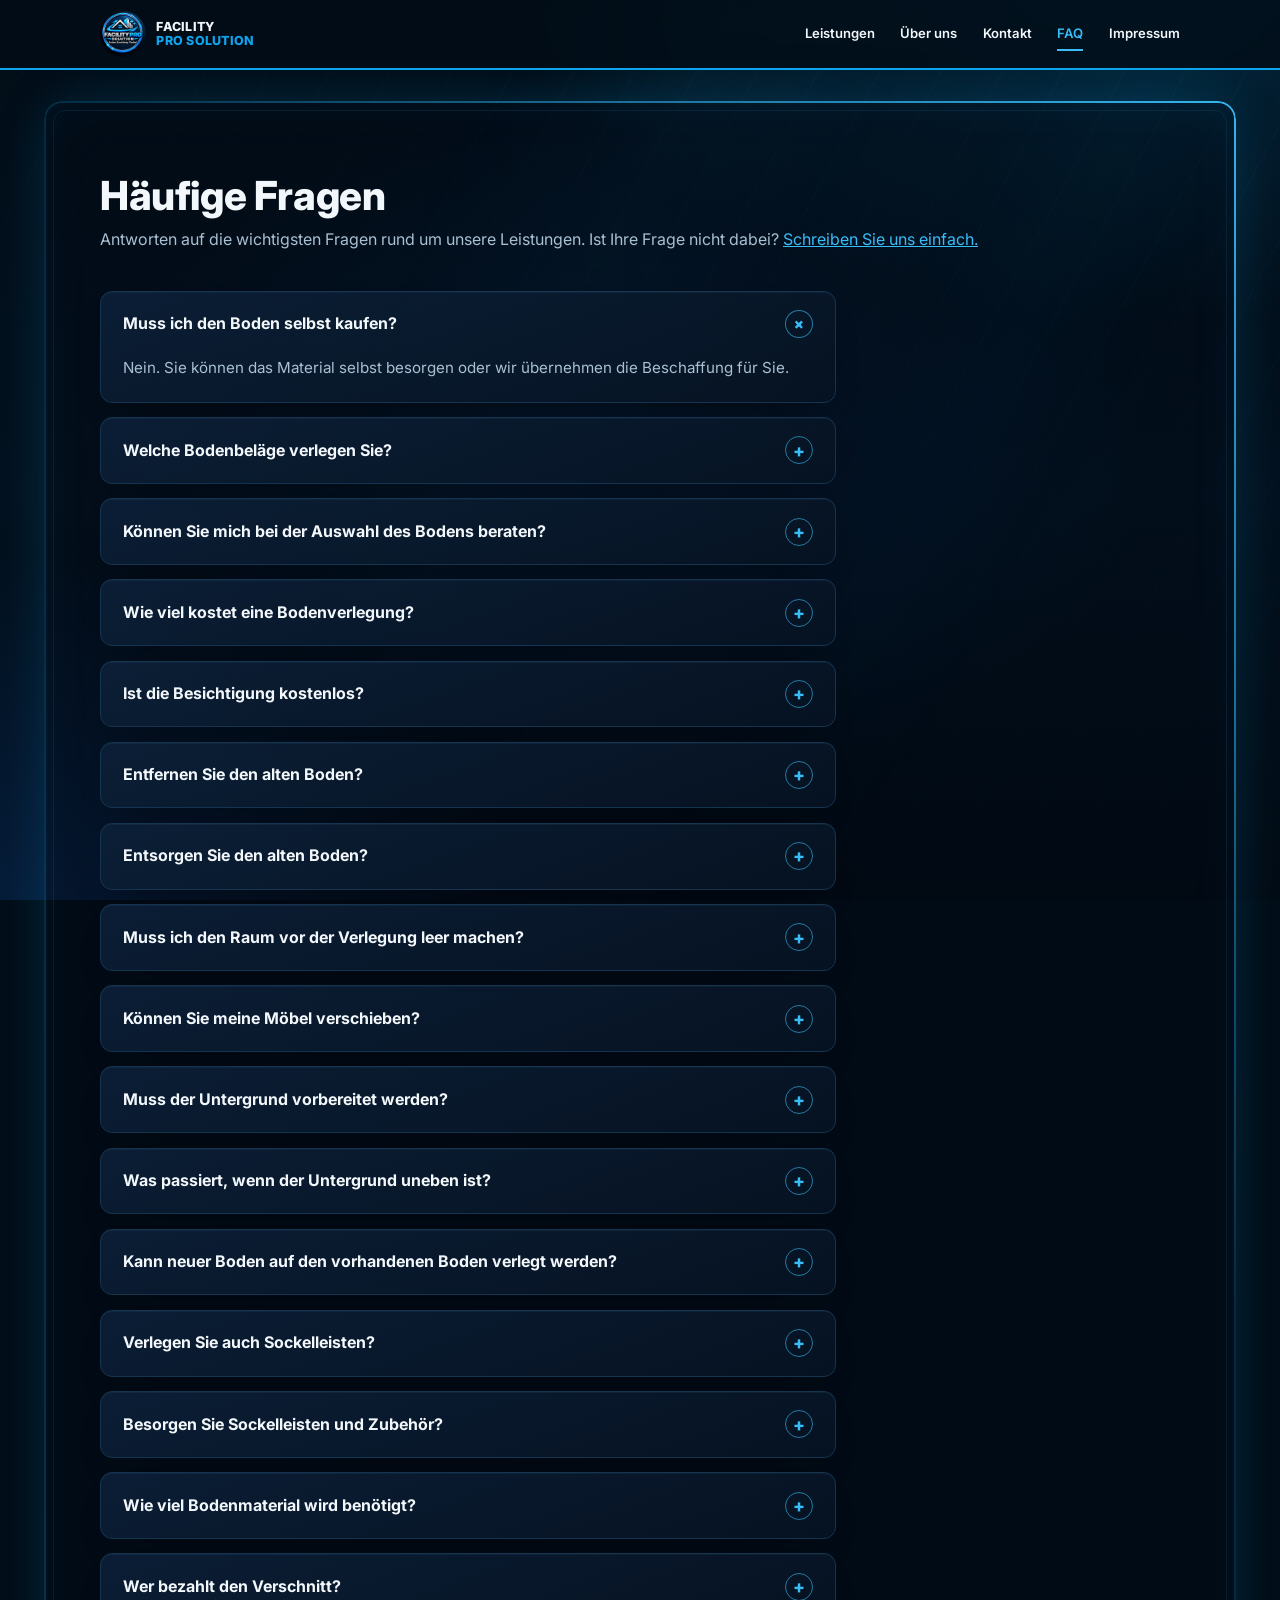
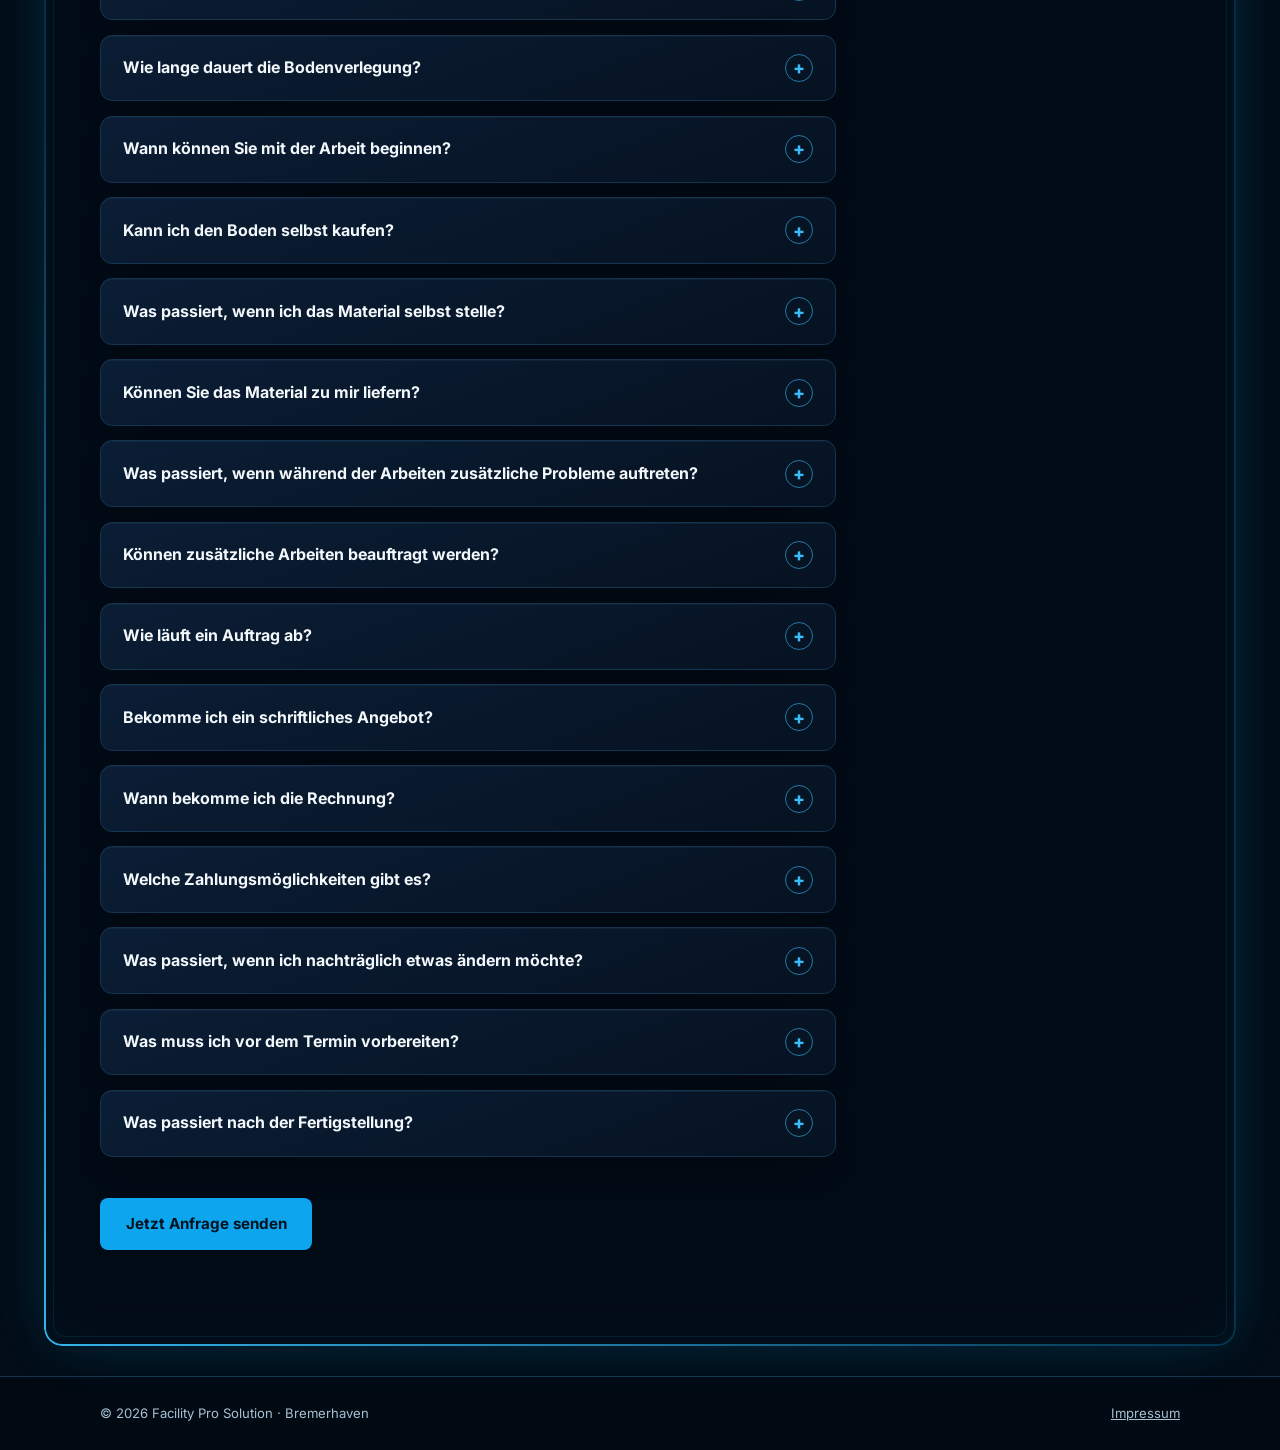
==== commit 4d665667: "Update faq.html" ====
--- a/faq.html
+++ b/faq.html
@@ -54,48 +54,243 @@
   "mainEntity": [
     {
       "@type": "Question",
-      "name": "Welche Leistungen bietet Facility Pro Solution an?",
-      "acceptedAnswer": { "@type": "Answer", "text": "Wir bieten Gebäudereinigung (u. a. Wohnungen, Büros, Treppenhäuser, Arztpraxen), Bodenverlegung (Laminat, Vinyl, Teppichboden, PVC) sowie Hausmeister- und Montagearbeiten (z. B. Küchen- und Schrankmontage, kleinere Instandhaltungsarbeiten) an." }
-    },
-    {
-      "@type": "Question",
-      "name": "In welchem Gebiet sind Sie tätig?",
-      "acceptedAnswer": { "@type": "Answer", "text": "Wir sind in Bremerhaven und der näheren Umgebung im Einsatz. Bei Fragen zu Ihrem konkreten Standort sprechen Sie uns einfach an." }
-    },
-    {
-      "@type": "Question",
-      "name": "Arbeiten Sie auch für Privatkunden oder nur gewerblich?",
-      "acceptedAnswer": { "@type": "Answer", "text": "Beides: Wir übernehmen Aufträge für Privathaushalte ebenso wie für Büros, Praxen, Kanzleien und andere gewerbliche Kunden." }
-    },
-    {
-      "@type": "Question",
-      "name": "Wie erhalte ich ein Angebot?",
-      "acceptedAnswer": { "@type": "Answer", "text": "Am einfachsten über das Kontaktformular, per WhatsApp, E-Mail oder telefonisch. Schildern Sie uns kurz Objekt, Ort und gewünschten Termin – wir melden uns schnellstmöglich mit einem Angebot." }
-    },
-    {
-      "@type": "Question",
-      "name": "Was kostet eine Gebäudereinigung oder Bodenverlegung?",
-      "acceptedAnswer": { "@type": "Answer", "text": "Das hängt stark von Fläche, Zustand und gewünschtem Leistungsumfang ab. Nach einer kurzen Beschreibung oder Besichtigung erhalten Sie ein individuelles, unverbindliches Angebot." }
-    },
-    {
-      "@type": "Question",
-      "name": "Wie schnell können Sie einen Termin anbieten?",
-      "acceptedAnswer": { "@type": "Answer", "text": "In der Regel sehr kurzfristig, da wir als neu gegründetes Unternehmen flexibel planen können. Den genauen Termin stimmen wir individuell mit Ihnen ab." }
-    },
-    {
-      "@type": "Question",
-      "name": "Bringen Sie Ihre eigene Ausrüstung und Reinigungsmittel mit?",
-      "acceptedAnswer": { "@type": "Answer", "text": "Ja, wir bringen unser eigenes Equipment und geeignete Reinigungsmittel mit. Besondere Wünsche oder Vorgaben (z. B. bestimmte Produkte) besprechen wir gerne vorab." }
-    },
-    {
-      "@type": "Question",
-      "name": "Bieten Sie auch regelmäßige, wiederkehrende Reinigung an?",
-      "acceptedAnswer": { "@type": "Answer", "text": "Ja, neben Einzelaufträgen übernehmen wir auch regelmäßige Reinigungen, zum Beispiel für Treppenhäuser, Büros oder Gemeinschaftsflächen, nach einem gemeinsam festgelegten Rhythmus." }
-    },
-    {
-      "@type": "Question",
-      "name": "Wie kann ich Sie am schnellsten erreichen?",
-      "acceptedAnswer": { "@type": "Answer", "text": "Am schnellsten telefonisch oder per WhatsApp unter 0174 / 6395289. Alternativ erreichen Sie uns per E-Mail an facility.pro.solution@gmx.de oder über das Kontaktformular." }
+      "name": "Muss ich den Boden selbst kaufen?",
+      "acceptedAnswer": {
+        "@type": "Answer",
+        "text": "Nein. Sie können das Material selbst besorgen oder wir übernehmen die Beschaffung für Sie."
+      }
+    },
+    {
+      "@type": "Question",
+      "name": "Welche Bodenbeläge verlegen Sie?",
+      "acceptedAnswer": {
+        "@type": "Answer",
+        "text": "Wir verlegen je nach Auftrag unter anderem Laminat, Vinyl, Designboden, Parkett und weitere geeignete Bodenbeläge."
+      }
+    },
+    {
+      "@type": "Question",
+      "name": "Können Sie mich bei der Auswahl des Bodens beraten?",
+      "acceptedAnswer": {
+        "@type": "Answer",
+        "text": "Ja. Wir beraten Sie gerne bei der Auswahl hinsichtlich Raum, Nutzung, Belastung, Optik und Budget."
+      }
+    },
+    {
+      "@type": "Question",
+      "name": "Wie viel kostet eine Bodenverlegung?",
+      "acceptedAnswer": {
+        "@type": "Answer",
+        "text": "Der Preis hängt von der Fläche, dem Bodenbelag, dem Zustand des Untergrunds und den notwendigen Vorarbeiten ab. Nach einer Besichtigung oder anhand der benötigten Angaben erstellen wir Ihnen ein individuelles Angebot."
+      }
+    },
+    {
+      "@type": "Question",
+      "name": "Ist die Besichtigung kostenlos?",
+      "acceptedAnswer": {
+        "@type": "Answer",
+        "text": "Das hängt vom jeweiligen Auftrag ab. Falls Kosten für eine Besichtigung anfallen, informieren wir Sie vorher."
+      }
+    },
+    {
+      "@type": "Question",
+      "name": "Entfernen Sie den alten Boden?",
+      "acceptedAnswer": {
+        "@type": "Answer",
+        "text": "Ja. Die Entfernung des vorhandenen Bodenbelags kann auf Wunsch übernommen werden."
+      }
+    },
+    {
+      "@type": "Question",
+      "name": "Entsorgen Sie den alten Boden?",
+      "acceptedAnswer": {
+        "@type": "Answer",
+        "text": "Ja. Die Entsorgung kann nach vorheriger Vereinbarung übernommen werden."
+      }
+    },
+    {
+      "@type": "Question",
+      "name": "Muss ich den Raum vor der Verlegung leer machen?",
+      "acceptedAnswer": {
+        "@type": "Answer",
+        "text": "Die zu bearbeitende Fläche sollte möglichst frei und zugänglich sein."
+      }
+    },
+    {
+      "@type": "Question",
+      "name": "Können Sie meine Möbel verschieben?",
+      "acceptedAnswer": {
+        "@type": "Answer",
+        "text": "Das ist nach vorheriger Absprache möglich. Besonders schwere oder empfindliche Möbel müssen individuell besprochen werden."
+      }
+    },
+    {
+      "@type": "Question",
+      "name": "Muss der Untergrund vorbereitet werden?",
+      "acceptedAnswer": {
+        "@type": "Answer",
+        "text": "Das hängt vom Zustand des vorhandenen Untergrunds ab. Je nach Bedarf können beispielsweise Spachteln, Ausgleichen oder Grundieren erforderlich sein."
+      }
+    },
+    {
+      "@type": "Question",
+      "name": "Was passiert, wenn der Untergrund uneben ist?",
+      "acceptedAnswer": {
+        "@type": "Answer",
+        "text": "Falls eine Vorbereitung notwendig ist, informieren wir Sie über den erforderlichen Arbeitsaufwand und die dadurch entstehenden Kosten."
+      }
+    },
+    {
+      "@type": "Question",
+      "name": "Kann neuer Boden auf den vorhandenen Boden verlegt werden?",
+      "acceptedAnswer": {
+        "@type": "Answer",
+        "text": "Das hängt vom vorhandenen Boden und vom neuen Bodenbelag ab. Wir prüfen, ob der Untergrund dafür geeignet ist."
+      }
+    },
+    {
+      "@type": "Question",
+      "name": "Verlegen Sie auch Sockelleisten?",
+      "acceptedAnswer": {
+        "@type": "Answer",
+        "text": "Ja. Die Montage von Sockelleisten kann ebenfalls übernommen werden."
+      }
+    },
+    {
+      "@type": "Question",
+      "name": "Besorgen Sie Sockelleisten und Zubehör?",
+      "acceptedAnswer": {
+        "@type": "Answer",
+        "text": "Ja. Auf Wunsch können wir benötigte Sockelleisten, Übergangsprofile und weiteres Zubehör besorgen."
+      }
+    },
+    {
+      "@type": "Question",
+      "name": "Wie viel Bodenmaterial wird benötigt?",
+      "acceptedAnswer": {
+        "@type": "Answer",
+        "text": "Wir können anhand der Raummaße die benötigte Menge berechnen und den erforderlichen Verschnitt berücksichtigen."
+      }
+    },
+    {
+      "@type": "Question",
+      "name": "Wer bezahlt den Verschnitt?",
+      "acceptedAnswer": {
+        "@type": "Answer",
+        "text": "Das hängt davon ab, wer das Material besorgt und was im Auftrag vereinbart wurde."
+      }
+    },
+    {
+      "@type": "Question",
+      "name": "Wie lange dauert die Bodenverlegung?",
+      "acceptedAnswer": {
+        "@type": "Answer",
+        "text": "Die Dauer hängt von der Größe der Fläche, dem Bodenbelag und den notwendigen Vorarbeiten ab."
+      }
+    },
+    {
+      "@type": "Question",
+      "name": "Wann können Sie mit der Arbeit beginnen?",
+      "acceptedAnswer": {
+        "@type": "Answer",
+        "text": "Nach Auftragserteilung vereinbaren wir gemeinsam einen passenden Termin."
+      }
+    },
+    {
+      "@type": "Question",
+      "name": "Kann ich den Boden selbst kaufen?",
+      "acceptedAnswer": {
+        "@type": "Answer",
+        "text": "Ja. Sie können das Material selbst kaufen und wir übernehmen die Verlegung."
+      }
+    },
+    {
+      "@type": "Question",
+      "name": "Was passiert, wenn ich das Material selbst stelle?",
+      "acceptedAnswer": {
+        "@type": "Answer",
+        "text": "Das Material sollte zum vereinbarten Termin vollständig und in ausreichender Menge vorhanden sein. Wir empfehlen, die Eignung des Materials vorher abzustimmen."
+      }
+    },
+    {
+      "@type": "Question",
+      "name": "Können Sie das Material zu mir liefern?",
+      "acceptedAnswer": {
+        "@type": "Answer",
+        "text": "Wenn wir das Material für Sie besorgen, kann der Transport nach Absprache organisiert werden."
+      }
+    },
+    {
+      "@type": "Question",
+      "name": "Was passiert, wenn während der Arbeiten zusätzliche Probleme auftreten?",
+      "acceptedAnswer": {
+        "@type": "Answer",
+        "text": "Sollten unerwartete Probleme auftreten, informieren wir Sie zunächst und besprechen das weitere Vorgehen."
+      }
+    },
+    {
+      "@type": "Question",
+      "name": "Können zusätzliche Arbeiten beauftragt werden?",
+      "acceptedAnswer": {
+        "@type": "Answer",
+        "text": "Ja. Zusätzliche Arbeiten können nach Absprache durchgeführt werden. Kosten und Umfang werden vorher abgestimmt."
+      }
+    },
+    {
+      "@type": "Question",
+      "name": "Wie läuft ein Auftrag ab?",
+      "acceptedAnswer": {
+        "@type": "Answer",
+        "text": "Anfrage → Beratung/Besichtigung → Angebot → Auftragserteilung → Terminvereinbarung → Vorbereitung → Bodenverlegung → Kontrolle → Rechnung."
+      }
+    },
+    {
+      "@type": "Question",
+      "name": "Bekomme ich ein schriftliches Angebot?",
+      "acceptedAnswer": {
+        "@type": "Answer",
+        "text": "Ja. Sie erhalten auf Wunsch ein schriftliches Angebot mit einer transparenten Aufstellung der vereinbarten Leistungen und Kosten."
+      }
+    },
+    {
+      "@type": "Question",
+      "name": "Wann bekomme ich die Rechnung?",
+      "acceptedAnswer": {
+        "@type": "Answer",
+        "text": "Die Rechnung wird nach der vereinbarten Leistung bzw. entsprechend den vereinbarten Zahlungsbedingungen erstellt."
+      }
+    },
+    {
+      "@type": "Question",
+      "name": "Welche Zahlungsmöglichkeiten gibt es?",
+      "acceptedAnswer": {
+        "@type": "Answer",
+        "text": "Die möglichen Zahlungsmethoden und das Zahlungsziel werden im Angebot bzw. auf der Rechnung angegeben."
+      }
+    },
+    {
+      "@type": "Question",
+      "name": "Was passiert, wenn ich nachträglich etwas ändern möchte?",
+      "acceptedAnswer": {
+        "@type": "Answer",
+        "text": "Änderungen können nach Absprache berücksichtigt werden. Dadurch können sich gegebenenfalls Preis und Ausführungszeit ändern."
+      }
+    },
+    {
+      "@type": "Question",
+      "name": "Was muss ich vor dem Termin vorbereiten?",
+      "acceptedAnswer": {
+        "@type": "Answer",
+        "text": "Die zu bearbeitende Fläche sollte frei und gut zugänglich sein. Persönliche und empfindliche Gegenstände sollten möglichst vorher entfernt werden."
+      }
+    },
+    {
+      "@type": "Question",
+      "name": "Was passiert nach der Fertigstellung?",
+      "acceptedAnswer": {
+        "@type": "Answer",
+        "text": "Nach Abschluss der Arbeiten erfolgt eine gemeinsame Kontrolle der ausgeführten Leistung. Anschließend wird der Auftrag entsprechend den vereinbarten Bedingungen abgerechnet."
+      }
     }
   ]
 }
@@ -144,48 +339,153 @@
 
       <div class="faq-list">
         <details class="faq-item" open>
-          <summary>Welche Leistungen bietet Facility Pro Solution an?<span class="faq-icon">+</span></summary>
-          <p class="faq-a">Wir bieten Gebäudereinigung (u.&nbsp;a. Wohnungen, Büros, Treppenhäuser, Arztpraxen), Bodenverlegung (Laminat, Vinyl, Teppichboden, PVC) sowie Hausmeister- und Montagearbeiten wie Küchen- und Schrankmontage oder kleinere Instandhaltungsarbeiten an. Einen Überblick finden Sie auf der Seite <a href="leistungen.html">Leistungen</a>.</p>
-        </details>
-
-        <details class="faq-item">
-          <summary>In welchem Gebiet sind Sie tätig?<span class="faq-icon">+</span></summary>
-          <p class="faq-a">Wir sind in Bremerhaven und der näheren Umgebung im Einsatz. Bei Fragen zu Ihrem konkreten Standort sprechen Sie uns einfach an.</p>
-        </details>
-
-        <details class="faq-item">
-          <summary>Arbeiten Sie auch für Privatkunden oder nur gewerblich?<span class="faq-icon">+</span></summary>
-          <p class="faq-a">Beides: Wir übernehmen Aufträge für Privathaushalte ebenso wie für Büros, Praxen, Kanzleien und andere gewerbliche Kunden.</p>
-        </details>
-
-        <details class="faq-item">
-          <summary>Wie erhalte ich ein Angebot?<span class="faq-icon">+</span></summary>
-          <p class="faq-a">Am einfachsten über unser <a href="kontakt.html">Kontaktformular</a>, per WhatsApp, E-Mail oder telefonisch. Schildern Sie uns kurz Objekt, Ort und gewünschten Termin – wir melden uns schnellstmöglich mit einem Angebot.</p>
-        </details>
-
-        <details class="faq-item">
-          <summary>Was kostet eine Gebäudereinigung oder Bodenverlegung?<span class="faq-icon">+</span></summary>
-          <p class="faq-a">Das hängt stark von Fläche, Zustand und gewünschtem Leistungsumfang ab. Nach einer kurzen Beschreibung oder Besichtigung erhalten Sie ein individuelles, unverbindliches Angebot.</p>
-        </details>
-
-        <details class="faq-item">
-          <summary>Wie schnell können Sie einen Termin anbieten?<span class="faq-icon">+</span></summary>
-          <p class="faq-a">In der Regel sehr kurzfristig, da wir als neu gegründetes Unternehmen flexibel planen können. Den genauen Termin stimmen wir individuell mit Ihnen ab.</p>
-        </details>
-
-        <details class="faq-item">
-          <summary>Bringen Sie Ihre eigene Ausrüstung und Reinigungsmittel mit?<span class="faq-icon">+</span></summary>
-          <p class="faq-a">Ja, wir bringen unser eigenes Equipment und geeignete Reinigungsmittel mit. Besondere Wünsche oder Vorgaben, zum Beispiel bestimmte Produkte, besprechen wir gerne vorab.</p>
-        </details>
-
-        <details class="faq-item">
-          <summary>Bieten Sie auch regelmäßige, wiederkehrende Reinigung an?<span class="faq-icon">+</span></summary>
-          <p class="faq-a">Ja, neben Einzelaufträgen übernehmen wir auch regelmäßige Reinigungen, zum Beispiel für Treppenhäuser, Büros oder Gemeinschaftsflächen, nach einem gemeinsam festgelegten Rhythmus.</p>
-        </details>
-
-        <details class="faq-item">
-          <summary>Wie kann ich Sie am schnellsten erreichen?<span class="faq-icon">+</span></summary>
-          <p class="faq-a">Am schnellsten telefonisch oder per WhatsApp unter <a href="tel:+491746395289">0174 / 6395289</a>. Alternativ erreichen Sie uns per E-Mail an <a href="mailto:facility.pro.solution@gmx.de">facility.pro.solution@gmx.de</a> oder über das <a href="kontakt.html">Kontaktformular</a>.</p>
+          <summary>Muss ich den Boden selbst kaufen?<span class="faq-icon">+</span></summary>
+          <p class="faq-a">Nein. Sie können das Material selbst besorgen oder wir übernehmen die Beschaffung für Sie.</p>
+        </details>
+
+        <details class="faq-item">
+          <summary>Welche Bodenbeläge verlegen Sie?<span class="faq-icon">+</span></summary>
+          <p class="faq-a">Wir verlegen je nach Auftrag unter anderem Laminat, Vinyl, Designboden, Parkett und weitere geeignete Bodenbeläge.</p>
+        </details>
+
+        <details class="faq-item">
+          <summary>Können Sie mich bei der Auswahl des Bodens beraten?<span class="faq-icon">+</span></summary>
+          <p class="faq-a">Ja. Wir beraten Sie gerne bei der Auswahl hinsichtlich Raum, Nutzung, Belastung, Optik und Budget.</p>
+        </details>
+
+        <details class="faq-item">
+          <summary>Wie viel kostet eine Bodenverlegung?<span class="faq-icon">+</span></summary>
+          <p class="faq-a">Der Preis hängt von der Fläche, dem Bodenbelag, dem Zustand des Untergrunds und den notwendigen Vorarbeiten ab. Nach einer Besichtigung oder anhand der benötigten Angaben erstellen wir Ihnen ein individuelles Angebot.</p>
+        </details>
+
+        <details class="faq-item">
+          <summary>Ist die Besichtigung kostenlos?<span class="faq-icon">+</span></summary>
+          <p class="faq-a">Das hängt vom jeweiligen Auftrag ab. Falls Kosten für eine Besichtigung anfallen, informieren wir Sie vorher.</p>
+        </details>
+
+        <details class="faq-item">
+          <summary>Entfernen Sie den alten Boden?<span class="faq-icon">+</span></summary>
+          <p class="faq-a">Ja. Die Entfernung des vorhandenen Bodenbelags kann auf Wunsch übernommen werden.</p>
+        </details>
+
+        <details class="faq-item">
+          <summary>Entsorgen Sie den alten Boden?<span class="faq-icon">+</span></summary>
+          <p class="faq-a">Ja. Die Entsorgung kann nach vorheriger Vereinbarung übernommen werden.</p>
+        </details>
+
+        <details class="faq-item">
+          <summary>Muss ich den Raum vor der Verlegung leer machen?<span class="faq-icon">+</span></summary>
+          <p class="faq-a">Die zu bearbeitende Fläche sollte möglichst frei und zugänglich sein.</p>
+        </details>
+
+        <details class="faq-item">
+          <summary>Können Sie meine Möbel verschieben?<span class="faq-icon">+</span></summary>
+          <p class="faq-a">Das ist nach vorheriger Absprache möglich. Besonders schwere oder empfindliche Möbel müssen individuell besprochen werden.</p>
+        </details>
+
+        <details class="faq-item">
+          <summary>Muss der Untergrund vorbereitet werden?<span class="faq-icon">+</span></summary>
+          <p class="faq-a">Das hängt vom Zustand des vorhandenen Untergrunds ab. Je nach Bedarf können beispielsweise Spachteln, Ausgleichen oder Grundieren erforderlich sein.</p>
+        </details>
+
+        <details class="faq-item">
+          <summary>Was passiert, wenn der Untergrund uneben ist?<span class="faq-icon">+</span></summary>
+          <p class="faq-a">Falls eine Vorbereitung notwendig ist, informieren wir Sie über den erforderlichen Arbeitsaufwand und die dadurch entstehenden Kosten.</p>
+        </details>
+
+        <details class="faq-item">
+          <summary>Kann neuer Boden auf den vorhandenen Boden verlegt werden?<span class="faq-icon">+</span></summary>
+          <p class="faq-a">Das hängt vom vorhandenen Boden und vom neuen Bodenbelag ab. Wir prüfen, ob der Untergrund dafür geeignet ist.</p>
+        </details>
+
+        <details class="faq-item">
+          <summary>Verlegen Sie auch Sockelleisten?<span class="faq-icon">+</span></summary>
+          <p class="faq-a">Ja. Die Montage von Sockelleisten kann ebenfalls übernommen werden.</p>
+        </details>
+
+        <details class="faq-item">
+          <summary>Besorgen Sie Sockelleisten und Zubehör?<span class="faq-icon">+</span></summary>
+          <p class="faq-a">Ja. Auf Wunsch können wir benötigte Sockelleisten, Übergangsprofile und weiteres Zubehör besorgen.</p>
+        </details>
+
+        <details class="faq-item">
+          <summary>Wie viel Bodenmaterial wird benötigt?<span class="faq-icon">+</span></summary>
+          <p class="faq-a">Wir können anhand der Raummaße die benötigte Menge berechnen und den erforderlichen Verschnitt berücksichtigen.</p>
+        </details>
+
+        <details class="faq-item">
+          <summary>Wer bezahlt den Verschnitt?<span class="faq-icon">+</span></summary>
+          <p class="faq-a">Das hängt davon ab, wer das Material besorgt und was im Auftrag vereinbart wurde.</p>
+        </details>
+
+        <details class="faq-item">
+          <summary>Wie lange dauert die Bodenverlegung?<span class="faq-icon">+</span></summary>
+          <p class="faq-a">Die Dauer hängt von der Größe der Fläche, dem Bodenbelag und den notwendigen Vorarbeiten ab.</p>
+        </details>
+
+        <details class="faq-item">
+          <summary>Wann können Sie mit der Arbeit beginnen?<span class="faq-icon">+</span></summary>
+          <p class="faq-a">Nach Auftragserteilung vereinbaren wir gemeinsam einen passenden Termin.</p>
+        </details>
+
+        <details class="faq-item">
+          <summary>Kann ich den Boden selbst kaufen?<span class="faq-icon">+</span></summary>
+          <p class="faq-a">Ja. Sie können das Material selbst kaufen und wir übernehmen die Verlegung.</p>
+        </details>
+
+        <details class="faq-item">
+          <summary>Was passiert, wenn ich das Material selbst stelle?<span class="faq-icon">+</span></summary>
+          <p class="faq-a">Das Material sollte zum vereinbarten Termin vollständig und in ausreichender Menge vorhanden sein. Wir empfehlen, die Eignung des Materials vorher abzustimmen.</p>
+        </details>
+
+        <details class="faq-item">
+          <summary>Können Sie das Material zu mir liefern?<span class="faq-icon">+</span></summary>
+          <p class="faq-a">Wenn wir das Material für Sie besorgen, kann der Transport nach Absprache organisiert werden.</p>
+        </details>
+
+        <details class="faq-item">
+          <summary>Was passiert, wenn während der Arbeiten zusätzliche Probleme auftreten?<span class="faq-icon">+</span></summary>
+          <p class="faq-a">Sollten unerwartete Probleme auftreten, informieren wir Sie zunächst und besprechen das weitere Vorgehen.</p>
+        </details>
+
+        <details class="faq-item">
+          <summary>Können zusätzliche Arbeiten beauftragt werden?<span class="faq-icon">+</span></summary>
+          <p class="faq-a">Ja. Zusätzliche Arbeiten können nach Absprache durchgeführt werden. Kosten und Umfang werden vorher abgestimmt.</p>
+        </details>
+
+        <details class="faq-item">
+          <summary>Wie läuft ein Auftrag ab?<span class="faq-icon">+</span></summary>
+          <p class="faq-a">Anfrage → Beratung/Besichtigung → Angebot → Auftragserteilung → Terminvereinbarung → Vorbereitung → Bodenverlegung → Kontrolle → Rechnung.</p>
+        </details>
+
+        <details class="faq-item">
+          <summary>Bekomme ich ein schriftliches Angebot?<span class="faq-icon">+</span></summary>
+          <p class="faq-a">Ja. Sie erhalten auf Wunsch ein schriftliches Angebot mit einer transparenten Aufstellung der vereinbarten Leistungen und Kosten.</p>
+        </details>
+
+        <details class="faq-item">
+          <summary>Wann bekomme ich die Rechnung?<span class="faq-icon">+</span></summary>
+          <p class="faq-a">Die Rechnung wird nach der vereinbarten Leistung bzw. entsprechend den vereinbarten Zahlungsbedingungen erstellt.</p>
+        </details>
+
+        <details class="faq-item">
+          <summary>Welche Zahlungsmöglichkeiten gibt es?<span class="faq-icon">+</span></summary>
+          <p class="faq-a">Die möglichen Zahlungsmethoden und das Zahlungsziel werden im Angebot bzw. auf der Rechnung angegeben.</p>
+        </details>
+
+        <details class="faq-item">
+          <summary>Was passiert, wenn ich nachträglich etwas ändern möchte?<span class="faq-icon">+</span></summary>
+          <p class="faq-a">Änderungen können nach Absprache berücksichtigt werden. Dadurch können sich gegebenenfalls Preis und Ausführungszeit ändern.</p>
+        </details>
+
+        <details class="faq-item">
+          <summary>Was muss ich vor dem Termin vorbereiten?<span class="faq-icon">+</span></summary>
+          <p class="faq-a">Die zu bearbeitende Fläche sollte frei und gut zugänglich sein. Persönliche und empfindliche Gegenstände sollten möglichst vorher entfernt werden.</p>
+        </details>
+
+        <details class="faq-item">
+          <summary>Was passiert nach der Fertigstellung?<span class="faq-icon">+</span></summary>
+          <p class="faq-a">Nach Abschluss der Arbeiten erfolgt eine gemeinsame Kontrolle der ausgeführten Leistung. Anschließend wird der Auftrag entsprechend den vereinbarten Bedingungen abgerechnet.</p>
         </details>
       </div>
 
--- a/style.css
+++ b/style.css
@@ -497,6 +497,40 @@
 
 .wl.wl-playing .wl-hint { display: none; }   /* Ton läuft schon – kein Hinweis nötig */
 
+/* FAQ */
+.faq-list { max-width: 46rem; display: flex; flex-direction: column; gap: .9rem; }
+.faq-item {
+  background: linear-gradient(160deg, rgba(12, 32, 56, .92) 0%, rgba(6, 19, 34, .94) 100%);
+  border: 1px solid var(--line);
+  border-radius: 12px;
+  box-shadow: 0 18px 40px -26px rgba(0, 0, 0, .9), inset 0 1px 0 rgba(120, 200, 255, .06);
+  overflow: hidden;
+}
+.faq-item summary {
+  list-style: none;
+  cursor: pointer;
+  display: flex; align-items: center; justify-content: space-between; gap: 1rem;
+  padding: 1.15rem 1.4rem;
+  font-weight: 700; font-size: 1rem; color: var(--text);
+}
+.faq-item summary::-webkit-details-marker { display: none; }
+.faq-item summary .faq-icon {
+  flex: none; width: 26px; height: 26px; border-radius: 50%;
+  border: 1px solid rgba(56, 189, 248, .6); color: var(--accent-strong);
+  display: grid; place-items: center; font-size: 1.1rem; line-height: 1; font-weight: 800;
+  transition: transform .2s ease;
+}
+.faq-item[open] summary .faq-icon { transform: rotate(45deg); }
+.faq-item summary:hover { color: var(--accent-strong); }
+.faq-item summary:focus-visible { outline: 2px solid var(--accent-strong); outline-offset: -2px; }
+.faq-item .faq-a { margin: 0; padding: 0 1.4rem 1.3rem; color: var(--muted); font-size: .95rem; }
+.faq-item .faq-a a { color: var(--accent-strong); }
+@media (pointer: coarse) { .faq-item summary { padding: 1.15rem 1.2rem; } }
+@media (max-width: 620px) {
+  .faq-item summary { padding: 1rem 1.1rem; font-size: .96rem; }
+  .faq-item .faq-a { padding: 0 1.1rem 1.1rem; }
+}
+
 /* Überschriften für Suchmaschinen: h1 auf Unterseiten wie bisher gestaltet, Marke in der Startseiten-h1 */
 .page h1 { margin: 0 0 .5rem; font-size: clamp(1.9rem, 4.4vw, 2.5rem); line-height: 1.15; font-weight: 800; letter-spacing: -.01em; }
 h1 .eyebrow { display: block; margin: 0 0 .6rem; font-size: .75rem; line-height: 1.4; font-weight: 700; letter-spacing: .04em; text-transform: uppercase; }
